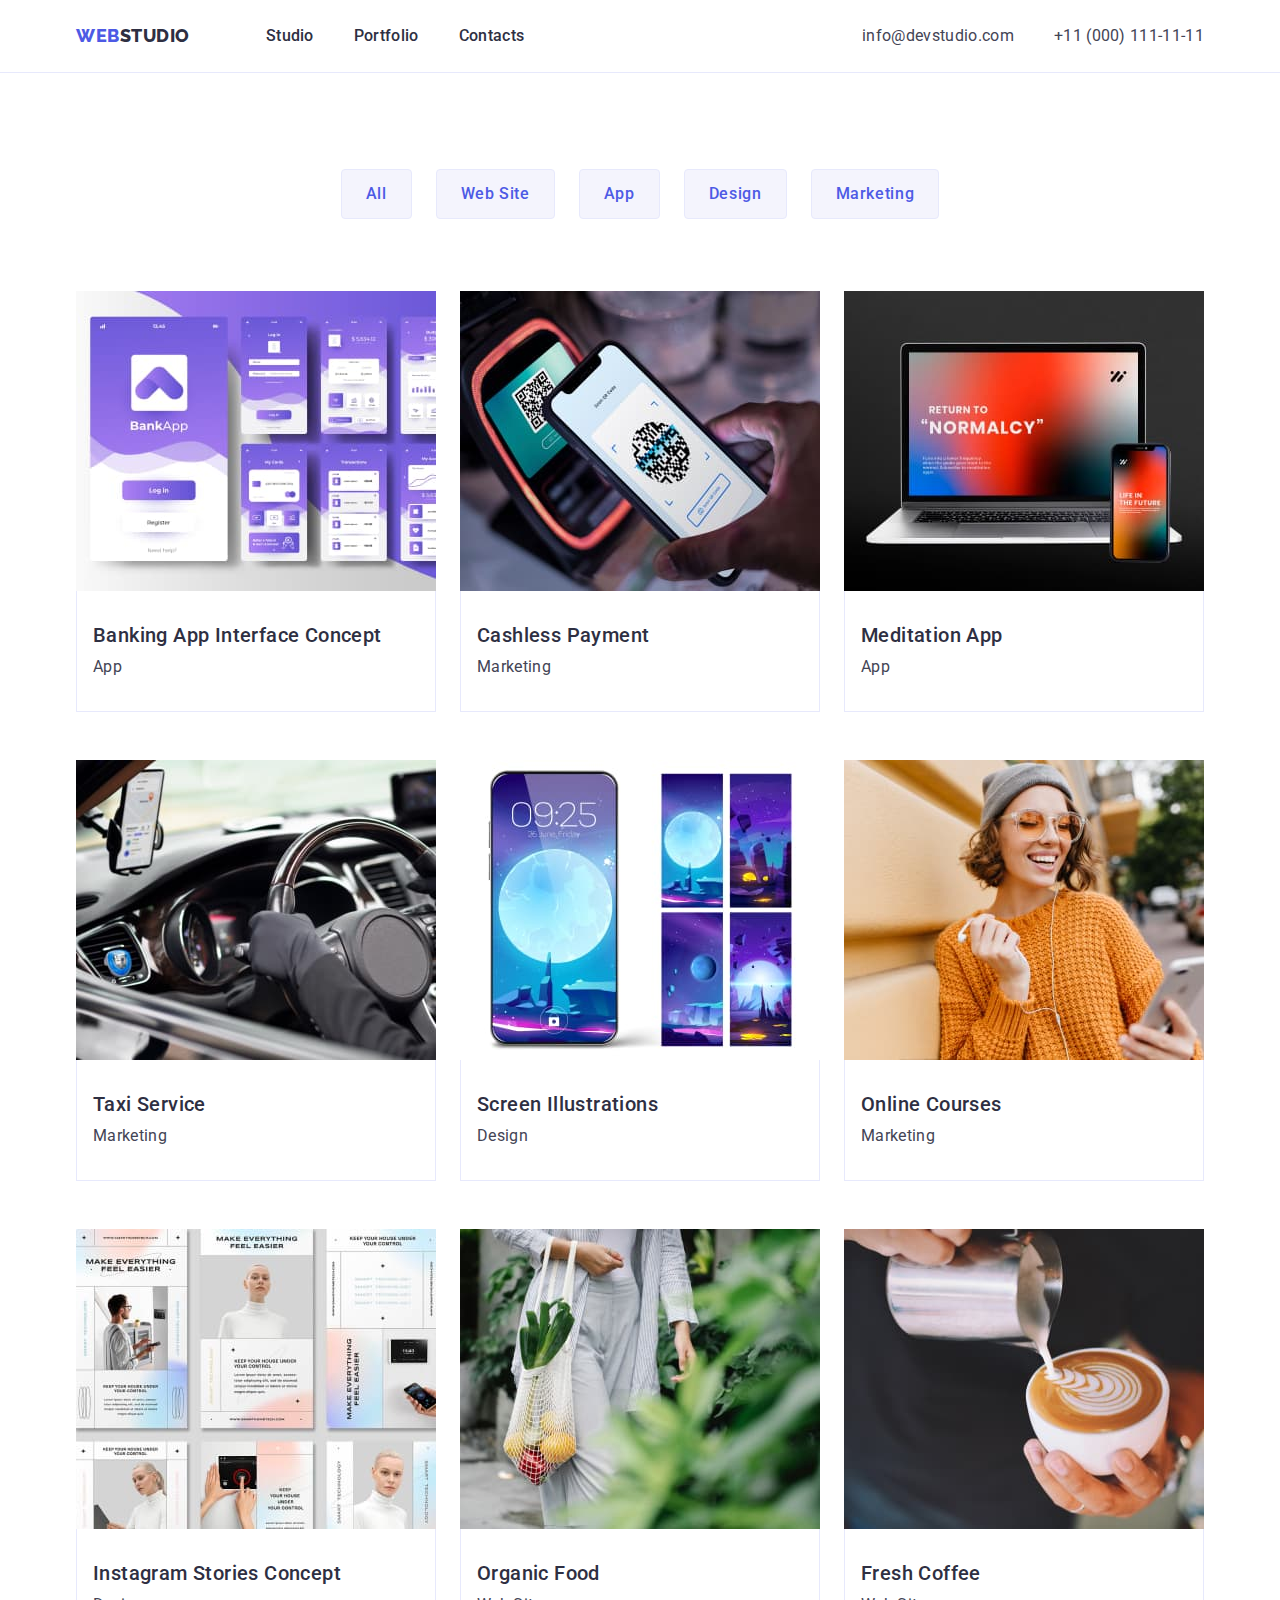
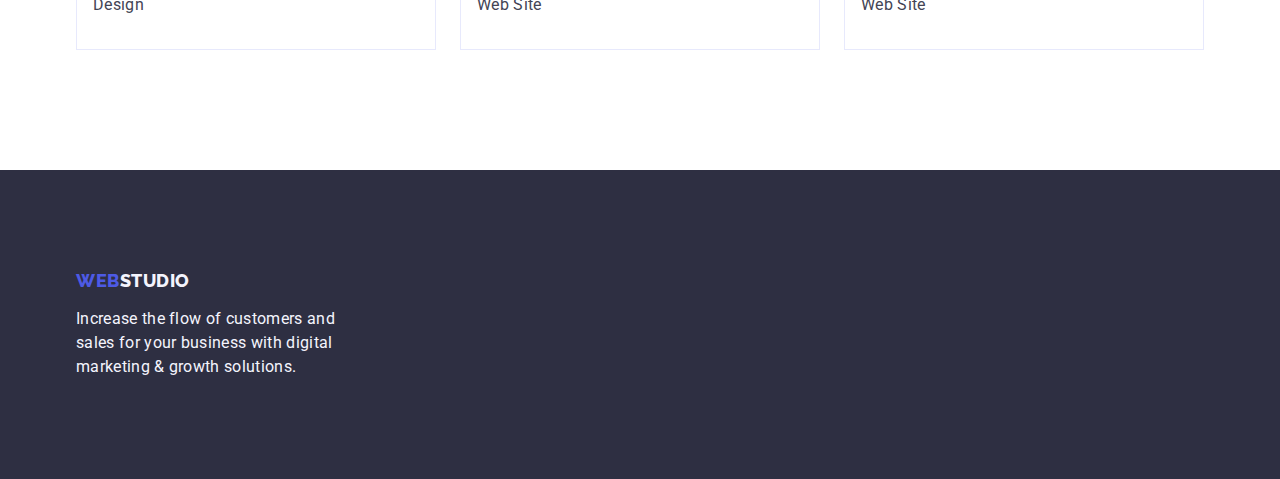
==== portfolio.html @ d8a312a1 "Initial commit" ====
<!DOCTYPE html>
<html lang="en">
  <head>
    <meta charset="UTF-8" />
    <meta name="viewport" content="width=device-width, initial-scale=1.0" />
    <title>WEB Studio</title>
    <link
      rel="stylesheet"
      href="https://cdnjs.cloudflare.com/ajax/libs/modern-normalize/2.0.0/modern-normalize.min.css"
    />
    <link rel="preconnect" href="https://fonts.googleapis.com" />
    <link rel="preconnect" href="https://fonts.gstatic.com" crossorigin />
    <link
      href="https://fonts.googleapis.com/css2?family=Raleway:wght@800&family=Roboto:wght@400;500;700&display=swap"
      rel="stylesheet"
    />
    <link rel="stylesheet" href="./css/styles.css" />
  </head>
  <body>
    <header class="heder">
      <div class="heder-container container">
        <nav class="navigation">
          <a href="./index.html" class="logo link"
            >Web<span class="accent">Studio</span></a
          >
          <ul class="nav-list list">
            <li>
              <a href="./index.html" class="nav-link link">Studio</a>
            </li>
            <li>
              <a href="./portfolio.html" class="nav-link link">Portfolio</a>
            </li>
            <li>
              <a href="" class="nav-link link">Contacts</a>
            </li>
          </ul>
        </nav>
        <address class="address">
          <ul class="address-list list">
            <li>
              <a href="mailto:info@devstudio.com" class="address-link link"
                >info@devstudio.com</a
              >
            </li>
            <li>
              <a href="tel:+110001111111" class="address-link link"
                >+11 (000) 111-11-11</a
              >
            </li>
          </ul>
        </address>
      </div>
    </header>
    <main>
      <section class="portfolio section">
        <div class="container">
          <h1 class="visually-hidden">Portfolio</h1>
          <ul class="filter list">
            <li>
              <button type="button" class="portfolio-btn btn">All</button>
            </li>
            <li>
              <button type="button" class="portfolio-btn btn">Web Site</button>
            </li>
            <li>
              <button type="button" class="portfolio-btn btn">App</button>
            </li>
            <li>
              <button type="button" class="portfolio-btn btn">Design</button>
            </li>
            <li>
              <button type="button" class="portfolio-btn btn">Marketing</button>
            </li>
          </ul>
          <ul class="portfolio-list list">
            <li class="portfolio-item">
              <a href="" class="link">
                <img
                  src="./images/portfolio/app.jpg"
                  alt="Banking App Interface Concept"
                  width="360"
                  height="300"
                />
                <div class="portfolio-wrap">
                  <h2 class="subtitle">Banking App Interface Concept</h2>
                  <p class="text">App</p>
                </div>
              </a>
            </li>
            <li class="portfolio-item">
              <a href="" class="link">
                <img
                  src="./images/portfolio/cashless_payment.jpg"
                  alt="Cashless Payment"
                  width="360"
                  height="300"
                />
                <div class="portfolio-wrap">
                  <h2 class="subtitle">Cashless Payment</h2>
                  <p class="text">Marketing</p>
                </div>
              </a>
            </li>
            <li class="portfolio-item">
              <a href="" class="link"
                ><img
                  src="./images/portfolio/meditation_app.jpg"
                  alt="Meditation App"
                  width="360"
                  height="300"
                />
                <div class="portfolio-wrap">
                  <h2 class="subtitle">Meditation App</h2>
                  <p class="text">App</p>
                </div>
              </a>
            </li>
            <li class="portfolio-item">
              <a href="" class="link"
                ><img
                  src="./images/portfolio/taxi_service.jpg"
                  alt="Taxi Service"
                  width="360"
                  height="300"
                />
                <div class="portfolio-wrap">
                  <h2 class="subtitle">Taxi Service</h2>
                  <p class="text">Marketing</p>
                </div>
              </a>
            </li>
            <li class="portfolio-item">
              <a href="" class="link"
                ><img
                  src="./images/portfolio/screen_illustrations.jpg"
                  alt="Screen Illustrations"
                  width="360"
                  height="300"
                />
                <div class="portfolio-wrap">
                  <h2 class="subtitle">Screen Illustrations</h2>
                  <p class="text">Design</p>
                </div>
              </a>
            </li>
            <li class="portfolio-item">
              <a href="" class="link"
                ><img
                  src="./images/portfolio/online_courses.jpg"
                  alt="Online Courses"
                  width="360"
                  height="300"
                />
                <div class="portfolio-wrap">
                  <h2 class="subtitle">Online Courses</h2>
                  <p class="text">Marketing</p>
                </div>
              </a>
            </li>
            <li class="portfolio-item">
              <a href="" class="link"
                ><img
                  src="./images/portfolio/instagram_stories_concept.jpg"
                  alt="Instagram Stories Concept"
                  width="360"
                  height="300"
                />
                <div class="portfolio-wrap">
                  <h2 class="subtitle">Instagram Stories Concept</h2>
                  <p class="text">Design</p>
                </div>
              </a>
            </li>
            <li class="portfolio-item">
              <a href="" class="link"
                ><img
                  src="./images/portfolio/organic_food.jpg"
                  alt="Organic Food"
                  width="360"
                  height="300"
                />
                <div class="portfolio-wrap">
                  <h2 class="subtitle">Organic Food</h2>
                  <p class="text">Web Site</p>
                </div>
              </a>
            </li>
            <li class="portfolio-item">
              <a href="" class="link"
                ><img
                  src="./images/portfolio/fresh_coffee.jpg"
                  alt="Fresh Coffee"
                  width="360"
                  height="300"
                />
                <div class="portfolio-wrap">
                  <h2 class="subtitle">Fresh Coffee</h2>
                  <p class="text">Web Site</p>
                </div>
              </a>
            </li>
          </ul>
        </div>
      </section>
    </main>
    <footer class="footer footer-section">
      <div class="container">
        <a href="./index.html" class="footer-logo logo link"
          >Web<span class="footer-span">Studio</span></a
        >
        <p class="footer-text">
          Increase the flow of customers and sales for your business with
          digital marketing & growth solutions.
        </p>
      </div>
    </footer>
  </body>
</html>
---- css/styles.css ----
/* ============== COMMON STYLES ============== */
:root {
    --iris: #4D5AE5;
    --ocean: #404BBF;
    --white: #FFFFFF;
    --navy-blue: #2E2F42;
    --slate: #434455;
    --cloud: #F4F4FD;
    --cornflower:#E7E9FC;
}

h1,
h2,
h3,
h4,
h5,
h6,
p {
    margin-top: 0;
    margin-bottom: 0;
}

ul,
ol {
    margin-top: 0;
    margin-bottom: 0;
    padding-left: 0;
}

img {
    display: block;
}

.list {
    list-style-type: none;
}

.link {
    text-decoration: none;
}

button {
    cursor: pointer;
}

body {
    font-family: 'Roboto', sans-serif;
    font-size: 16px;
    font-weight: 400;
    line-height: 1.5;
    letter-spacing: 0.02em;
    color: var(--slate);
    background-color: var(--white);
}

.container {
    max-width:1158px;
    padding-left: 15px;
    padding-right: 15px;
    margin-left: auto;
    margin-right: auto;     
}

.section-title {
    margin-bottom: 72px;
    text-align: center;
    font-size: 36px;
    font-weight: 700;
    line-height: 1.11;
    letter-spacing: 0.02em;
    text-transform: capitalize;
    color: var(--navy-blue);
}

.visually-hidden {
    position: absolute;
    width: 1px;
    height: 1px;
    margin: -1px;
    border: 0;
    padding: 0;
    white-space: nowrap;
    clip-path: inset(100%);
    clip: rect(0 0 0 0);
    overflow: hidden;
}

.section {
    padding-top: 120px;
    padding-bottom: 120px;
}
/* ============== COMMON STYLES ============== */

/* ============== HEDER STYLES ============== */

.heder {
    border-bottom: 1px solid var(--cornflower);
}

.heder-container {
    display: flex;
    justify-content: space-between;
}

.navigation {
    display: flex;
    align-items: center;
}


.logo{
    margin-right: 76px;
    font-family: 'Raleway', sans-serif;
    color: var(--iris);
    font-size: 18px;
    font-weight: 800;
    line-height: 1.17;
    letter-spacing: 0.03em;
    text-transform: uppercase;       
}

.accent {
    color: var(--navy-blue);
}

.nav-list {
    display: flex;
    gap: 40px;
}

.nav-link {
    display: inline-block;
    padding-top: 24px;
    padding-bottom: 24px;
    color: var(--navy-blue);
    font-weight: 500;
    font-style: normal;
}

address {
    font-style: normal;
}

.address-list {
    display: flex;
    gap: 40px;
}

.address-link {
    display: inline-block;
    padding-top: 24px;
    padding-bottom: 24px;
    color: var(--slate);
    font-family: Roboto;
    
}

.nav-link:hover,
.nav-link:focus,
.address-link:hover,
.address-link:focus {
    color: var(--ocean);
}
/* ============== HEDER STYLES ============== */

/* ============== HERO STYLES ============== */
.hero{
    padding-top: 188px;
    padding-bottom: 188px;
    background-color: var(--navy-blue);
}

.hero-title {
    max-width: 496px;
    margin-left: auto;
    margin-right: auto;
    margin-bottom: 48px;
    text-align: center;
    font-size: 56px;
    font-weight: 700;
    line-height: 1.07;
    letter-spacing: 0.02em;
    color: var(--white);
}

.btn {
    display: block;
    border-radius: 4px;
   font-family: inherit;
    font-size: 16px;
    font-weight: 500;
    line-height: 1.5;
    letter-spacing: 0.04em;
    color: var(--white);
    background-color: #4D5AE5;
   
}

.btn:hover,
.btn:focus {
    background-color: var(--ocean);
}

.hero-btn {
    margin-left: auto;
    margin-right: auto;
    border: none;
    padding: 16px 32px;
    min-width: 169px;
}

/* ============== HERO STYLES ============== */

/* ============== Features STYLES ============== */

/* .features {
    padding-bottom: 120px;
} */

.features-list {
    display: flex;
    gap: 24px;
}

.features-item {
    flex-basis: calc((100% - 3 * 24px) / 4);
}

.subtitle {
    margin-bottom: 8px;
    color: var(--navy-blue);
    font-size: 20px;
    font-weight: 500;
    line-height: 1.2;
    letter-spacing: 0.02em;
}


/* ============== Features STYLES ============== */

/* ============== Work STYLES ============== */

.work-list {
    display: flex;
    gap: 24px;
}

/* ============== WORK STYLES ============== */






/* ============== Team STYLES ============== */


.team {
    background-color: var(--cloud);
}

.team-list {
    display: flex;
    gap: 24px;
}

.team-item {
    border-radius: 0px 0px 4px 4px;
    background-color: var(--white);
}

.wrap {
    padding: 32px 0px;
    text-align: center;
}

/* ============== Team STYLES ============== */

/* ============== Footer STYLES ============== */

.footer {
    background-color: var(--navy-blue);
}

.footer-section {
    padding-top: 100px;
    padding-bottom: 100px;
}

.footer-logo {
    display: inline-block;
    margin-bottom: 16px;
}

.footer-span {
    color: var(--cloud);
}

.footer-text{
    width: 264px;
    color: var(--cloud);
}

/* ============== Footer STYLES ============== */

/* ============== PORTFOLIO STYLES ============== */

.portfolio {
    padding-top: 96px;
}

.filter {
    display: flex;
    gap: 24px;
    justify-content: center;
    margin-bottom: 72px;
}

.portfolio-btn{
    display: block;
    padding: 12px 24px;
    border: 1px solid var(--cornflower);
    background: var(--cloud);
    text-align: center;
    font-weight: 500;
    letter-spacing: 0.04em;
    color: var(--iris);
}

.portfolio-btn:hover,
.portfolio-btn:focus {
    border: 1px solid transparent;
    background: var(--ocean);
    color: var(--white);
}

.portfolio-list {
    display: flex;
    flex-wrap: wrap;
    row-gap: 48px;
    column-gap: 24px;
}

.portfolio-wrap {
    border: 1px solid #e7e9fc;
    border-top: none;
    padding: 32px 16px;
}

.text{
    color: var(--slate);
}
/* ============== PORTFOLIO STYLES ============== */
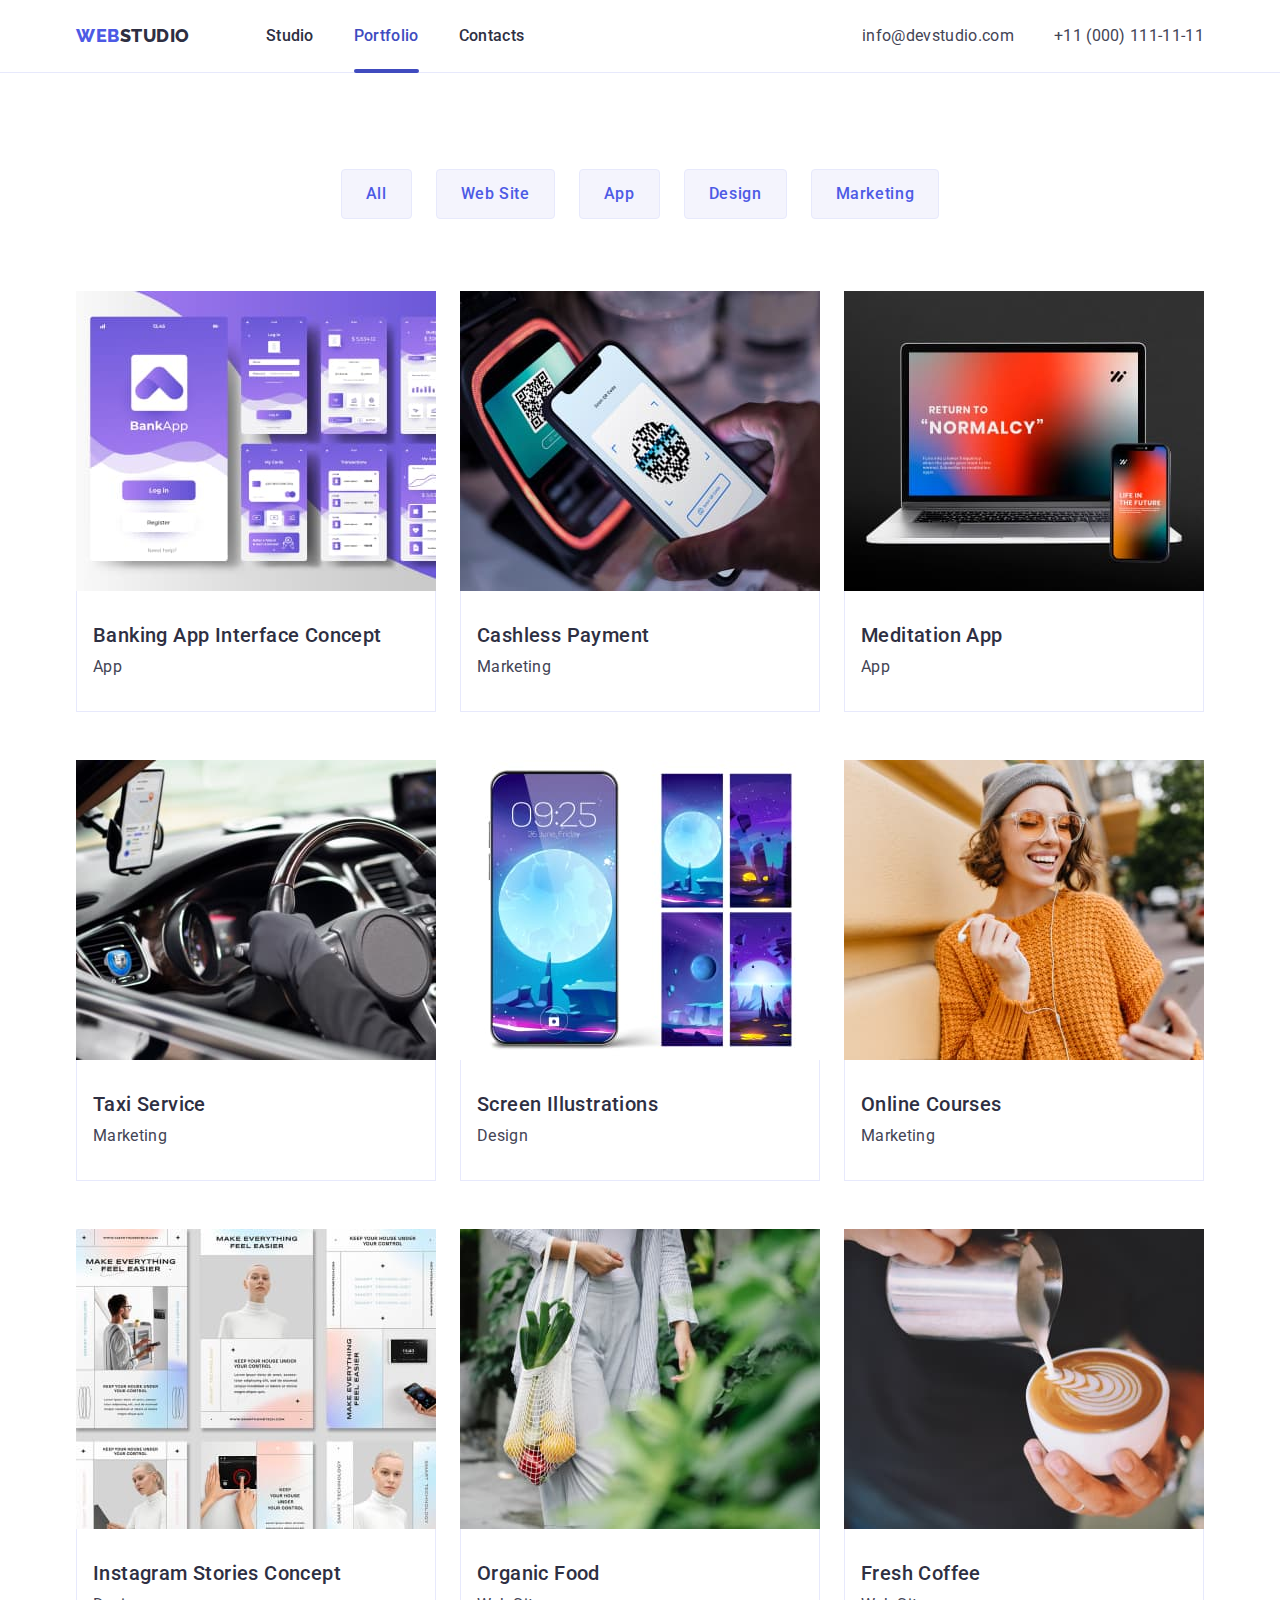
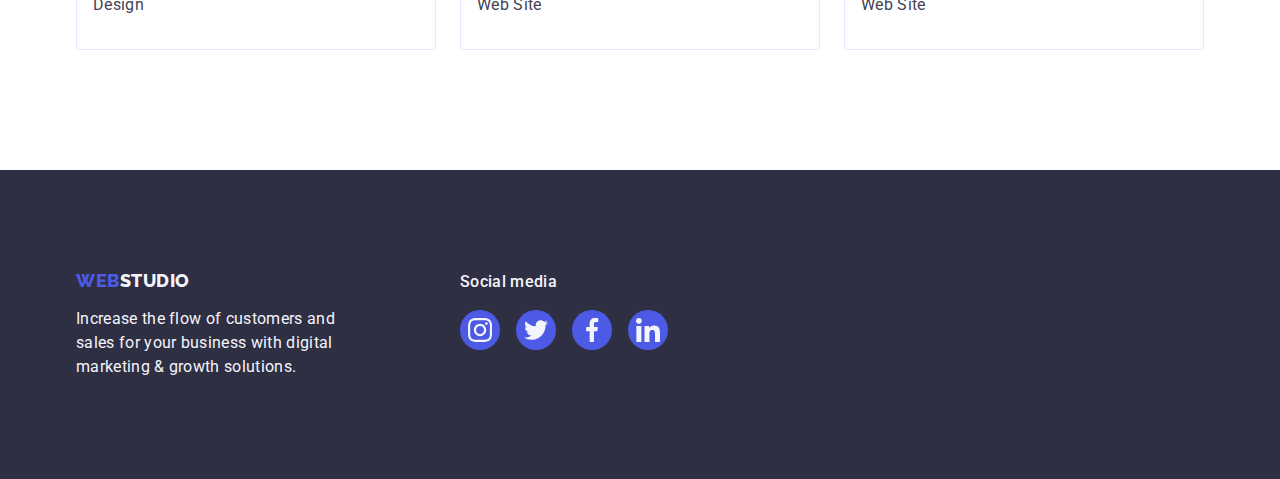
==== commit 0873680f: "hw" ====
--- a/portfolio.html
+++ b/portfolio.html
@@ -28,7 +28,9 @@
               <a href="./index.html" class="nav-link link">Studio</a>
             </li>
             <li>
-              <a href="./portfolio.html" class="nav-link link">Portfolio</a>
+              <a href="./portfolio.html" class="nav-link link current"
+                >Portfolio</a
+              >
             </li>
             <li>
               <a href="" class="nav-link link">Contacts</a>
@@ -74,13 +76,20 @@
           </ul>
           <ul class="portfolio-list list">
             <li class="portfolio-item">
-              <a href="" class="link">
-                <img
-                  src="./images/portfolio/app.jpg"
-                  alt="Banking App Interface Concept"
-                  width="360"
-                  height="300"
-                />
+              <a href="" class="portfolio-link link">
+                <div class="wrap-overlay">
+                  <img
+                    src="./images/portfolio/app.jpg"
+                    alt="Banking App Interface Concept"
+                    width="360"
+                    height="300"
+                  />
+                  <p class="overlay">
+                    14 Stylish and User-Friendly App Design Concepts · Task
+                    Manager App · Calorie Tracker App · Exotic Fruit Ecommerce
+                    App · Cloud Storage App
+                  </p>
+                </div>
                 <div class="portfolio-wrap">
                   <h2 class="subtitle">Banking App Interface Concept</h2>
                   <p class="text">App</p>
@@ -88,13 +97,21 @@
               </a>
             </li>
             <li class="portfolio-item">
-              <a href="" class="link">
-                <img
-                  src="./images/portfolio/cashless_payment.jpg"
-                  alt="Cashless Payment"
-                  width="360"
-                  height="300"
-                />
+              <a href="" class="portfolio-link link">
+                <div class="wrap-overlay">
+                  <img
+                    src="./images/portfolio/cashless_payment.jpg"
+                    alt="Cashless Payment"
+                    width="360"
+                    height="300"
+                  />
+                  <p class="overlay">
+                    14 Stylish and User-Friendly App Design Concepts · Task
+                    Manager App · Calorie Tracker App · Exotic Fruit Ecommerce
+                    App · Cloud Storage App
+                  </p>
+                </div>
+
                 <div class="portfolio-wrap">
                   <h2 class="subtitle">Cashless Payment</h2>
                   <p class="text">Marketing</p>
@@ -102,13 +119,21 @@
               </a>
             </li>
             <li class="portfolio-item">
-              <a href="" class="link"
-                ><img
-                  src="./images/portfolio/meditation_app.jpg"
-                  alt="Meditation App"
-                  width="360"
-                  height="300"
-                />
+              <a href="" class="portfolio-link link">
+                <div class="wrap-overlay">
+                  <img
+                    src="./images/portfolio/meditation_app.jpg"
+                    alt="Meditation App"
+                    width="360"
+                    height="300"
+                  />
+                  <p class="overlay">
+                    14 Stylish and User-Friendly App Design Concepts · Task
+                    Manager App · Calorie Tracker App · Exotic Fruit Ecommerce
+                    App · Cloud Storage App
+                  </p>
+                </div>
+
                 <div class="portfolio-wrap">
                   <h2 class="subtitle">Meditation App</h2>
                   <p class="text">App</p>
@@ -116,13 +141,21 @@
               </a>
             </li>
             <li class="portfolio-item">
-              <a href="" class="link"
-                ><img
-                  src="./images/portfolio/taxi_service.jpg"
-                  alt="Taxi Service"
-                  width="360"
-                  height="300"
-                />
+              <a href="" class="portfolio-link link">
+                <div class="wrap-overlay">
+                  <img
+                    src="./images/portfolio/taxi_service.jpg"
+                    alt="Taxi Service"
+                    width="360"
+                    height="300"
+                  />
+                  <p class="overlay">
+                    14 Stylish and User-Friendly App Design Concepts · Task
+                    Manager App · Calorie Tracker App · Exotic Fruit Ecommerce
+                    App · Cloud Storage App
+                  </p>
+                </div>
+
                 <div class="portfolio-wrap">
                   <h2 class="subtitle">Taxi Service</h2>
                   <p class="text">Marketing</p>
@@ -130,13 +163,21 @@
               </a>
             </li>
             <li class="portfolio-item">
-              <a href="" class="link"
-                ><img
-                  src="./images/portfolio/screen_illustrations.jpg"
-                  alt="Screen Illustrations"
-                  width="360"
-                  height="300"
-                />
+              <a href="" class="portfolio-link link">
+                <div class="wrap-overlay">
+                  <img
+                    src="./images/portfolio/screen_illustrations.jpg"
+                    alt="Screen Illustrations"
+                    width="360"
+                    height="300"
+                  />
+                  <p class="overlay">
+                    14 Stylish and User-Friendly App Design Concepts · Task
+                    Manager App · Calorie Tracker App · Exotic Fruit Ecommerce
+                    App · Cloud Storage App
+                  </p>
+                </div>
+
                 <div class="portfolio-wrap">
                   <h2 class="subtitle">Screen Illustrations</h2>
                   <p class="text">Design</p>
@@ -144,13 +185,21 @@
               </a>
             </li>
             <li class="portfolio-item">
-              <a href="" class="link"
-                ><img
-                  src="./images/portfolio/online_courses.jpg"
-                  alt="Online Courses"
-                  width="360"
-                  height="300"
-                />
+              <a href="" class="portfolio-link link">
+                <div class="wrap-overlay">
+                  <img
+                    src="./images/portfolio/online_courses.jpg"
+                    alt="Online Courses"
+                    width="360"
+                    height="300"
+                  />
+                  <p class="overlay">
+                    14 Stylish and User-Friendly App Design Concepts · Task
+                    Manager App · Calorie Tracker App · Exotic Fruit Ecommerce
+                    App · Cloud Storage App
+                  </p>
+                </div>
+
                 <div class="portfolio-wrap">
                   <h2 class="subtitle">Online Courses</h2>
                   <p class="text">Marketing</p>
@@ -158,13 +207,21 @@
               </a>
             </li>
             <li class="portfolio-item">
-              <a href="" class="link"
-                ><img
-                  src="./images/portfolio/instagram_stories_concept.jpg"
-                  alt="Instagram Stories Concept"
-                  width="360"
-                  height="300"
-                />
+              <a href="" class="portfolio-link link">
+                <div class="wrap-overlay">
+                  <img
+                    src="./images/portfolio/instagram_stories_concept.jpg"
+                    alt="Instagram Stories Concept"
+                    width="360"
+                    height="300"
+                  />
+                  <p class="overlay">
+                    14 Stylish and User-Friendly App Design Concepts · Task
+                    Manager App · Calorie Tracker App · Exotic Fruit Ecommerce
+                    App · Cloud Storage App
+                  </p>
+                </div>
+
                 <div class="portfolio-wrap">
                   <h2 class="subtitle">Instagram Stories Concept</h2>
                   <p class="text">Design</p>
@@ -172,13 +229,21 @@
               </a>
             </li>
             <li class="portfolio-item">
-              <a href="" class="link"
-                ><img
-                  src="./images/portfolio/organic_food.jpg"
-                  alt="Organic Food"
-                  width="360"
-                  height="300"
-                />
+              <a href="" class="portfolio-link link">
+                <div class="wrap-overlay">
+                  <img
+                    src="./images/portfolio/organic_food.jpg"
+                    alt="Organic Food"
+                    width="360"
+                    height="300"
+                  />
+                  <p class="overlay">
+                    14 Stylish and User-Friendly App Design Concepts · Task
+                    Manager App · Calorie Tracker App · Exotic Fruit Ecommerce
+                    App · Cloud Storage App
+                  </p>
+                </div>
+
                 <div class="portfolio-wrap">
                   <h2 class="subtitle">Organic Food</h2>
                   <p class="text">Web Site</p>
@@ -186,13 +251,21 @@
               </a>
             </li>
             <li class="portfolio-item">
-              <a href="" class="link"
-                ><img
-                  src="./images/portfolio/fresh_coffee.jpg"
-                  alt="Fresh Coffee"
-                  width="360"
-                  height="300"
-                />
+              <a href="" class="portfolio-link link">
+                <div class="wrap-overlay">
+                  <img
+                    src="./images/portfolio/fresh_coffee.jpg"
+                    alt="Fresh Coffee"
+                    width="360"
+                    height="300"
+                  />
+                  <p class="overlay">
+                    14 Stylish and User-Friendly App Design Concepts · Task
+                    Manager App · Calorie Tracker App · Exotic Fruit Ecommerce
+                    App · Cloud Storage App
+                  </p>
+                </div>
+
                 <div class="portfolio-wrap">
                   <h2 class="subtitle">Fresh Coffee</h2>
                   <p class="text">Web Site</p>
@@ -203,15 +276,70 @@
         </div>
       </section>
     </main>
-    <footer class="footer footer-section">
-      <div class="container">
-        <a href="./index.html" class="footer-logo logo link"
-          >Web<span class="footer-span">Studio</span></a
-        >
-        <p class="footer-text">
-          Increase the flow of customers and sales for your business with
-          digital marketing & growth solutions.
-        </p>
+    <footer class="footer">
+      <div class="footer-container container">
+        <div>
+          <a href="./index.html" class="footer-logo logo link"
+            >Web<span class="footer-span">Studio</span></a
+          >
+          <p class="footer-text">
+            Increase the flow of customers and sales for your business with
+            digital marketing & growth solutions.
+          </p>
+        </div>
+        <div>
+          <p class="social-text">Social media</p>
+          <ul class="footer-social-list list">
+            <li>
+              <a class="social-link link" href="">
+                <svg
+                  class="social-icon"
+                  width="24"
+                  height="24"
+                  aria-label="icon instagram"
+                >
+                  <use href="./images/icons.svg#icon-instagram"></use>
+                </svg>
+              </a>
+            </li>
+            <li>
+              <a class="social-link link" href="">
+                <svg
+                  class="social-icon"
+                  width="24"
+                  height="24"
+                  aria-label="icon twitter"
+                >
+                  <use href="./images/icons.svg#icon-twitter"></use>
+                </svg>
+              </a>
+            </li>
+            <li>
+              <a class="social-link link" href="">
+                <svg
+                  class="social-icon"
+                  width="24"
+                  height="24"
+                  aria-label="icon facebook"
+                >
+                  <use href="./images/icons.svg#icon-facebook"></use>
+                </svg>
+              </a>
+            </li>
+            <li>
+              <a class="social-link link" href="">
+                <svg
+                  class="social-icon"
+                  width="24"
+                  height="24"
+                  aria-label="icon linkedin"
+                >
+                  <use href="./images/icons.svg#icon-linkedin"></use>
+                </svg>
+              </a>
+            </li>
+          </ul>
+        </div>
       </div>
     </footer>
   </body>
--- a/css/styles.css
+++ b/css/styles.css
@@ -135,6 +135,8 @@
     color: var(--navy-blue);
     font-weight: 500;
     font-style: normal;
+
+    transition: color cubic-bezier(0.4, 0, 0.2, 1) 250ms;
 }
 
 address {
@@ -152,23 +154,54 @@
     padding-bottom: 24px;
     color: var(--slate);
     font-family: Roboto;
+
+    transition: color cubic-bezier(0.4, 0, 0.2, 1) 250ms;
     
+}
+
+.nav-link {
+    position: relative;
+}
+
+.current {
+    color: var(--ocean);
+}
+
+
+.current::after {
+    display: block;
+    position: absolute;
+    bottom: -1px;
+    content: "";
+    width: 100%;
+    height: 4px;
+    border-radius: 2px;
+    background: var(--ocean);
+
 }
 
 .nav-link:hover,
 .nav-link:focus,
 .address-link:hover,
 .address-link:focus {
-    color: var(--ocean);
+    color: var(--ocean)
 }
 /* ============== HEDER STYLES ============== */
 
 /* ============== HERO STYLES ============== */
 .hero{
+    margin-left: auto;
+    margin-right: auto;
     padding-top: 188px;
     padding-bottom: 188px;
     background-color: var(--navy-blue);
-}
+    background-image:linear-gradient(rgba(46, 47, 66, 0.70), rgba(46, 47, 66, 0.70)), url(../images/hero.jpg);
+    background-size: cover;
+    background-position: center;
+    max-width: 1440px;
+}
+
+
 
 .hero-title {
     max-width: 496px;
@@ -186,13 +219,15 @@
 .btn {
     display: block;
     border-radius: 4px;
-   font-family: inherit;
+    font-family: inherit;
     font-size: 16px;
     font-weight: 500;
     line-height: 1.5;
     letter-spacing: 0.04em;
     color: var(--white);
-    background-color: #4D5AE5;
+    background-color: var(--iris);
+
+    transition: background-color cubic-bezier(0.4, 0, 0.2, 1) 250ms;
    
 }
 
@@ -213,9 +248,9 @@
 
 /* ============== Features STYLES ============== */
 
-/* .features {
-    padding-bottom: 120px;
-} */
+.features {
+    padding-bottom: 0px;
+}
 
 .features-list {
     display: flex;
@@ -224,6 +259,20 @@
 
 .features-item {
     flex-basis: calc((100% - 3 * 24px) / 4);
+}
+
+.wrap-icon {
+    width: 100%;
+    margin-bottom: 8px;
+    padding-top: 24px;
+    padding-bottom: 24px;
+    background-color: var(--cloud);
+}
+
+.features-icon {
+    display: block;
+    margin-left: auto;
+    margin-right: auto;
 }
 
 .subtitle {
@@ -247,11 +296,6 @@
 
 /* ============== WORK STYLES ============== */
 
-
-
-
-
-
 /* ============== Team STYLES ============== */
 
 
@@ -270,11 +314,69 @@
 }
 
 .wrap {
-    padding: 32px 0px;
+    padding: 32px 16px;
     text-align: center;
 }
 
+.wrap .text {
+    margin-bottom: 8px;
+}
+
+.social-list {
+    display: flex;
+    gap: 24px;
+}
+
+.social-link {
+display: flex;
+align-items: center;
+justify-content: center;
+width: 40px;
+height: 40px;
+border-radius: 50%;
+background-color: var(--iris);
+
+transition: background-color cubic-bezier(0.4, 0, 0.2, 1) 250ms;
+}
+
+.social-link:hover,
+.social-link:focus {
+    background-color: var(--ocean);
+}
+
+
 /* ============== Team STYLES ============== */
+
+
+/* ============== Customers ==================== */
+
+.customers-list {
+    display: flex;
+    gap: 24px;
+}
+
+.customers-link {
+    display: flex;
+    width: 168px;
+    height: 88px;
+    justify-content: center;
+    align-items: center;
+    border-radius: 4px;
+    border: 1px solid #8E8F99;
+    fill: #8E8F99;
+
+    transition: border cubic-bezier(0.4, 0, 0.2, 1) 250ms,
+                fill cubic-bezier(0.4, 0, 0.2, 1) 250ms ;
+}
+
+.customers-link:hover,
+.customers-link:focus {
+    border: 1px solid var(--ocean);
+    fill: var(--ocean);
+}
+
+
+/* ============== Customers ==================== */
 
 /* ============== Footer STYLES ============== */
 
@@ -282,7 +384,9 @@
     background-color: var(--navy-blue);
 }
 
-.footer-section {
+.footer-container {
+    display: flex;
+    gap: 120px;
     padding-top: 100px;
     padding-bottom: 100px;
 }
@@ -296,12 +400,96 @@
     color: var(--cloud);
 }
 
-.footer-text{
+.footer-text{  
     width: 264px;
     color: var(--cloud);
 }
 
+.social-text {
+    font-weight: 500;
+    margin-bottom: 16px;;
+    color: var(--cloud);
+}
+
+.footer-social-list{
+    display: flex;
+    gap: 16px;
+}
+
+.footer-social-list .social-link:hover,
+.footer-social-list .social-link:focus {
+    background-color: #31D0AA;
+}
 /* ============== Footer STYLES ============== */
+
+
+/* ===============Backdrop============== */
+
+.backdrop {
+    position: fixed;
+    top: 0;
+    left: 0;
+    z-index: 999;
+    width: 100%;
+    height: 100%;
+    background: rgba(46, 47, 66, 0.40);
+
+    opacity: 1;
+    visibility: visible;
+    pointer-events: auto;
+
+    transition: opacity cubic-bezier(0.4, 0, 0.2, 1) 250ms,
+            visibility cubic-bezier(0.4, 0, 0.2, 1) 250ms;
+
+}
+
+.backdrop.is-hidden {
+    opacity: 0;
+    visibility: hidden;
+    pointer-events: none;
+}
+/* ===============Backdrop============== */
+
+
+/* ===============MODAL============== */
+.modal {
+    position: absolute;
+    top: 50%;
+    left: 50%;
+    transform: translate(-50%, -50%);
+    width: 408px;
+    height: 584px;
+    border-radius: 4px;
+    background: #FCFCFC;
+    box-shadow: 0px 2px 1px 0px rgba(0, 0, 0, 0.20), 0px 1px 3px 0px rgba(0, 0, 0, 0.12), 0px 1px 1px 0px rgba(0, 0, 0, 0.14);
+}
+
+
+
+.modal-close-btn {
+    position: absolute;
+    top: 24px;
+    right: 24px;
+    width: 24px;
+    height: 24px;
+    background-color: var(--cornflower);
+    border-radius: 50%;
+    border: 1px solid rgba(0, 0, 0, 0.10);
+    fill: var(--navy-blue);
+
+    transition: background-color cubic-bezier(0.4, 0, 0.2, 1) 250ms,
+            fill cubic-bezier(0.4, 0, 0.2, 1) 250ms,
+            border cubic-bezier(0.4, 0, 0.2, 1) 250ms,;
+}
+
+.modal-close-btn:active {
+    fill: var(--white);
+    background-color: var(--ocean);
+    border: transparent;
+}
+
+/* ===============MODAL============== */
+
 
 /* ============== PORTFOLIO STYLES ============== */
 
@@ -320,17 +508,21 @@
     display: block;
     padding: 12px 24px;
     border: 1px solid var(--cornflower);
-    background: var(--cloud);
+    background-color: var(--cloud);
     text-align: center;
     font-weight: 500;
     letter-spacing: 0.04em;
     color: var(--iris);
+
+    transition: border cubic-bezier(0.4, 0, 0.2, 1) 250ms,
+        background-color cubic-bezier(0.4, 0, 0.2, 1) 250ms,
+        color cubic-bezier(0.4, 0, 0.2, 1) 250ms;
 }
 
 .portfolio-btn:hover,
 .portfolio-btn:focus {
     border: 1px solid transparent;
-    background: var(--ocean);
+    background-color: var(--ocean);
     color: var(--white);
 }
 
@@ -339,13 +531,53 @@
     flex-wrap: wrap;
     row-gap: 48px;
     column-gap: 24px;
+}
+
+.wrap-overlay {
+    position: relative;
+    overflow: hidden;
+}
+
+.overlay {
+    position: absolute;
+    top: 0;
+    left: 0;
+    width: 100%;
+    height: 100%;
+    padding: 40px 32px;
+    background-color: var(--iris);
+    color: var(--cloud);
+
+    transform: translateY(+100%);
+
+    transition: transform cubic-bezier(0.4, 0, 0.2, 1) 250ms;
+
+}
+
+.portfolio-link:hover .overlay,
+.portfolio-link:focus .overlay {
+    transform: translateY(0);
 }
 
 .portfolio-wrap {
     border: 1px solid #e7e9fc;
     border-top: none;
     padding: 32px 16px;
-}
+    box-shadow: none;
+
+    transition: border cubic-bezier(0.4, 0, 0.2, 1) 250ms,
+            background-color cubic-bezier(0.4, 0, 0.2, 1) 250ms,
+            box-shadow cubic-bezier(0.4, 0, 0.2, 1) 250ms;
+}
+
+.portfolio-link:hover .portfolio-wrap,
+.portfolio-link:focus .portfolio-wrap {
+    border: 1px solid var(--cloud);
+    background-color: var(--white);
+    box-shadow: 0px 2px 1px 0px rgba(46, 47, 66, 0.08), 0px 1px 1px 0px rgba(46, 47, 66, 0.16), 0px 1px 6px 0px rgba(46, 47, 66, 0.08);
+}
+
+
 
 .text{
     color: var(--slate);
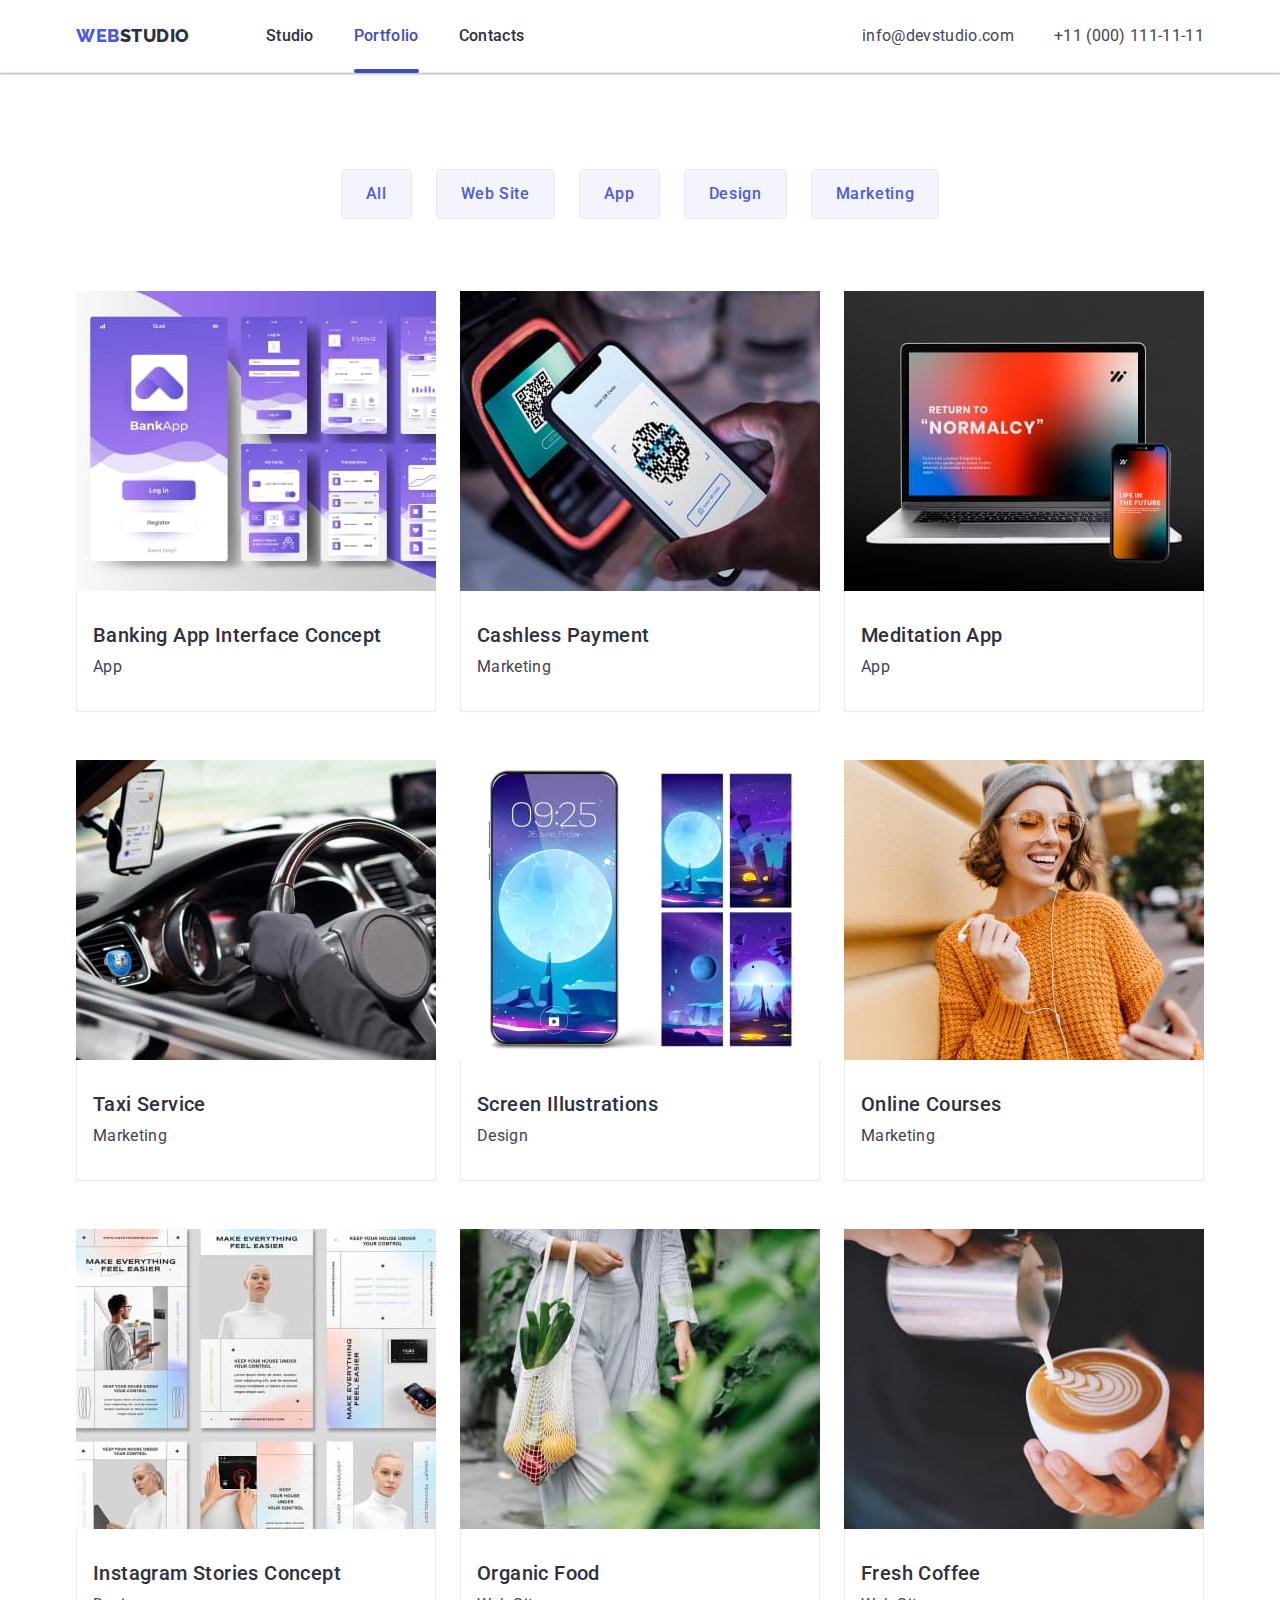
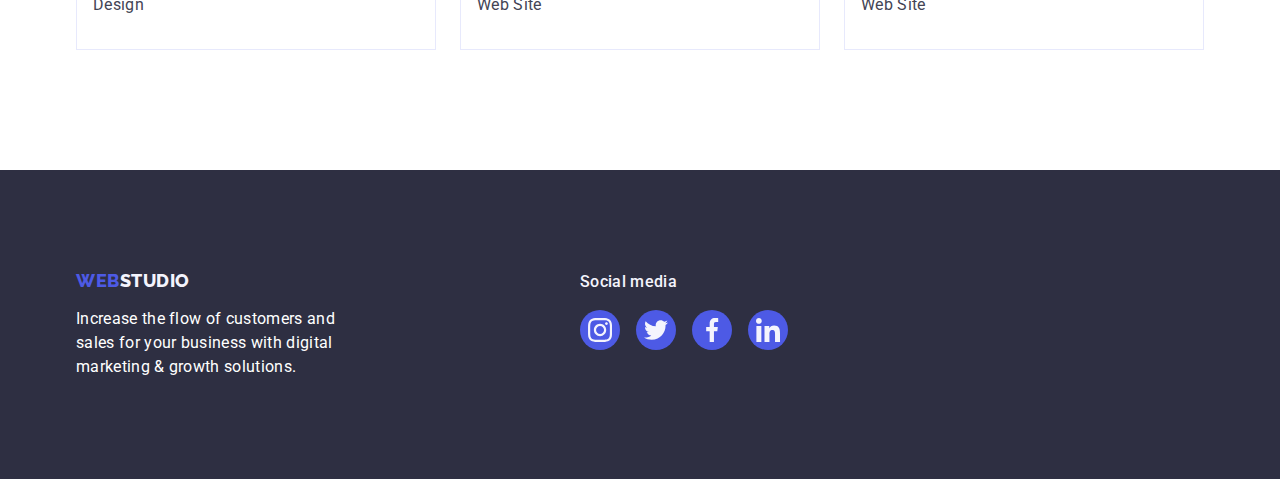
==== commit 5edc8715: "fix hw" ====
--- a/portfolio.html
+++ b/portfolio.html
@@ -58,19 +58,19 @@
         <div class="container">
           <h1 class="visually-hidden">Portfolio</h1>
           <ul class="filter list">
-            <li>
+            <li class="filter-item">
               <button type="button" class="portfolio-btn btn">All</button>
             </li>
-            <li>
+            <li class="filter-item">
               <button type="button" class="portfolio-btn btn">Web Site</button>
             </li>
-            <li>
+            <li class="filter-item">
               <button type="button" class="portfolio-btn btn">App</button>
             </li>
-            <li>
+            <li class="filter-item">
               <button type="button" class="portfolio-btn btn">Design</button>
             </li>
-            <li>
+            <li class="filter-item">
               <button type="button" class="portfolio-btn btn">Marketing</button>
             </li>
           </ul>
@@ -278,7 +278,7 @@
     </main>
     <footer class="footer">
       <div class="footer-container container">
-        <div>
+        <div class="footer-wrap">
           <a href="./index.html" class="footer-logo logo link"
             >Web<span class="footer-span">Studio</span></a
           >
@@ -290,8 +290,8 @@
         <div>
           <p class="social-text">Social media</p>
           <ul class="footer-social-list list">
-            <li>
-              <a class="social-link link" href="">
+            <li class="footer-social-item">
+              <a class="footer-social-link link" href="">
                 <svg
                   class="social-icon"
                   width="24"
@@ -302,8 +302,8 @@
                 </svg>
               </a>
             </li>
-            <li>
-              <a class="social-link link" href="">
+            <li class="footer-social-item">
+              <a class="footer-social-link link" href="">
                 <svg
                   class="social-icon"
                   width="24"
@@ -314,8 +314,8 @@
                 </svg>
               </a>
             </li>
-            <li>
-              <a class="social-link link" href="">
+            <li class="footer-social-item">
+              <a class="footer-social-link link" href="">
                 <svg
                   class="social-icon"
                   width="24"
@@ -326,8 +326,8 @@
                 </svg>
               </a>
             </li>
-            <li>
-              <a class="social-link link" href="">
+            <li class="footer-social-item">
+              <a class="footer-social-link" href="">
                 <svg
                   class="social-icon"
                   width="24"
--- a/css/styles.css
+++ b/css/styles.css
@@ -7,6 +7,7 @@
     --slate: #434455;
     --cloud: #F4F4FD;
     --cornflower:#E7E9FC;
+    --light-slate: #8E8F99;
 }
 
 h1,
@@ -95,6 +96,7 @@
 
 .heder {
     border-bottom: 1px solid var(--cornflower);
+    box-shadow: 0px 1px 6px 0px rgba(46, 47, 66, 0.08), 0px 1px 1px 0px rgba(46, 47, 66, 0.16), 0px 2px 1px 0px rgba(46, 47, 66, 0.08);
 }
 
 .heder-container {
@@ -199,6 +201,7 @@
     background-size: cover;
     background-position: center;
     max-width: 1440px;
+    background-repeat: no-repeat;
 }
 
 
@@ -262,10 +265,14 @@
 }
 
 .wrap-icon {
+    display: flex;
+    align-items: center;
+    justify-content: center;
     width: 100%;
     margin-bottom: 8px;
     padding-top: 24px;
     padding-bottom: 24px;
+    border-radius: 4px;
     background-color: var(--cloud);
 }
 
@@ -310,11 +317,14 @@
 
 .team-item {
     border-radius: 0px 0px 4px 4px;
+    box-shadow: 0px 1px 6px rgba(46, 47, 66, 0.08),
+        0px 1px 1px rgba(46, 47, 66, 0.16),
+        0px 2px 1px rgba(46, 47, 66, 0.08);
     background-color: var(--white);
 }
 
 .wrap {
-    padding: 32px 16px;
+    padding: 32px 0;
     text-align: center;
 }
 
@@ -324,6 +334,7 @@
 
 .social-list {
     display: flex;
+    justify-content: center;
     gap: 24px;
 }
 
@@ -335,6 +346,7 @@
 height: 40px;
 border-radius: 50%;
 background-color: var(--iris);
+fill: var(--cloud);
 
 transition: background-color cubic-bezier(0.4, 0, 0.2, 1) 250ms;
 }
@@ -362,18 +374,25 @@
     justify-content: center;
     align-items: center;
     border-radius: 4px;
-    border: 1px solid #8E8F99;
-    fill: #8E8F99;
-
-    transition: border cubic-bezier(0.4, 0, 0.2, 1) 250ms,
-                fill cubic-bezier(0.4, 0, 0.2, 1) 250ms ;
+    border: 1px solid var(--light-slate);
+    fill: var(--light-slate);
+
+    transition: border-color 250ms cubic-bezier(0.4, 0, 0.2, 1),
+        color 250ms cubic-bezier(0.4, 0, 0.2, 1);
 }
 
 .customers-link:hover,
 .customers-link:focus {
-    border: 1px solid var(--ocean);
-    fill: var(--ocean);
-}
+    border: 1px solid #404bbf;
+    fill: #404bbf;
+   
+}
+
+.customers-icon {
+    fill: currentColor;
+}
+
+
 
 
 /* ============== Customers ==================== */
@@ -386,11 +405,16 @@
 
 .footer-container {
     display: flex;
+    align-items: baseline;
     gap: 120px;
     padding-top: 100px;
     padding-bottom: 100px;
 }
 
+.footer-wrap {
+    margin-right: 120px;
+}
+
 .footer-logo {
     display: inline-block;
     margin-bottom: 16px;
@@ -402,7 +426,7 @@
 
 .footer-text{  
     width: 264px;
-    color: var(--cloud);
+    color: #FFFFFF;
 }
 
 .social-text {
@@ -419,6 +443,19 @@
 .footer-social-list .social-link:hover,
 .footer-social-list .social-link:focus {
     background-color: #31D0AA;
+}
+
+.footer-social-link {
+    display: flex;
+    align-items: center;
+    justify-content: center;
+    width: 40px;
+    height: 40px;
+    border-radius: 50%;
+    background-color: var(--iris);
+    fill: #f4f4fd;
+
+    transition: background-color cubic-bezier(0.4, 0, 0.2, 1) 250ms;
 }
 /* ============== Footer STYLES ============== */
 
@@ -458,35 +495,48 @@
     left: 50%;
     transform: translate(-50%, -50%);
     width: 408px;
-    height: 584px;
+    min-height: 584px;
     border-radius: 4px;
     background: #FCFCFC;
     box-shadow: 0px 2px 1px 0px rgba(0, 0, 0, 0.20), 0px 1px 3px 0px rgba(0, 0, 0, 0.12), 0px 1px 1px 0px rgba(0, 0, 0, 0.14);
+
+    transition: transform 250ms cubic-bezier(0.4, 0, 0.2, 1);
 }
 
 
 
 .modal-close-btn {
+    display: flex;
+    align-items: center;
+    justify-content: center;
     position: absolute;
     top: 24px;
     right: 24px;
     width: 24px;
     height: 24px;
+    padding: 0;
     background-color: var(--cornflower);
     border-radius: 50%;
     border: 1px solid rgba(0, 0, 0, 0.10);
     fill: var(--navy-blue);
 
-    transition: background-color cubic-bezier(0.4, 0, 0.2, 1) 250ms,
-            fill cubic-bezier(0.4, 0, 0.2, 1) 250ms,
-            border cubic-bezier(0.4, 0, 0.2, 1) 250ms,;
-}
-
+    transition: background-color 250ms cubic-bezier(0.4, 0, 0.2, 1),
+        border 250ms cubic-bezier(0.4, 0, 0.2, 1);
+}
+
+
+.modal-close-btn:hover,
+.modal-close-btn:focus,
 .modal-close-btn:active {
     fill: var(--white);
     background-color: var(--ocean);
-    border: transparent;
-}
+    border: none;
+}
+
+.close-btn-icon {
+    transition: fill 250ms cubic-bezier(0.4, 0, 0.2, 1);
+}
+
 
 /* ===============MODAL============== */
 
@@ -504,7 +554,14 @@
     margin-bottom: 72px;
 }
 
-.portfolio-btn{
+.filter-item {
+    transition: color 250ms cubic-bezier(0.4, 0, 0.2, 1),
+        background-color 250ms cubic-bezier(0.4, 0, 0.2, 1),
+        border-color 250ms cubic-bezier(0.4, 0, 0.2, 1),
+        box-shadow 250ms cubic-bezier(0.4, 0, 0.2, 1);
+}
+
+.portfolio-btn {
     display: block;
     padding: 12px 24px;
     border: 1px solid var(--cornflower);
@@ -524,6 +581,7 @@
     border: 1px solid transparent;
     background-color: var(--ocean);
     color: var(--white);
+    box-shadow: 0px 3px 1px rgba(0, 0, 0, 0.1), 0px 2px 1px rgba(0, 0, 0, 0.08), 0px 2px 2px rgba(0, 0, 0, 0.12);
 }
 
 .portfolio-list {
@@ -531,6 +589,21 @@
     flex-wrap: wrap;
     row-gap: 48px;
     column-gap: 24px;
+}
+
+.portfolio-item {
+    transition: box-shadow 250ms cubic-bezier(0.4, 0, 0.2, 1);
+}
+
+
+.portfolio-link {
+    display: block;
+}
+
+.portfolio-link:hover .overlay,
+.portfolio-link:focus .overlay {
+    transform: translateY(0);
+    box-shadow: 0px 1px 6px rgba(46, 47, 66, 0.08), 0px 1px 1px rgba(46, 47, 66, 0.16), 0px 2px 1px rgba(46, 47, 66, 0.08);
 }
 
 .wrap-overlay {
@@ -554,16 +627,13 @@
 
 }
 
-.portfolio-link:hover .overlay,
-.portfolio-link:focus .overlay {
-    transform: translateY(0);
-}
+
 
 .portfolio-wrap {
     border: 1px solid #e7e9fc;
     border-top: none;
     padding: 32px 16px;
-    box-shadow: none;
+    
 
     transition: border cubic-bezier(0.4, 0, 0.2, 1) 250ms,
             background-color cubic-bezier(0.4, 0, 0.2, 1) 250ms,
@@ -574,7 +644,7 @@
 .portfolio-link:focus .portfolio-wrap {
     border: 1px solid var(--cloud);
     background-color: var(--white);
-    box-shadow: 0px 2px 1px 0px rgba(46, 47, 66, 0.08), 0px 1px 1px 0px rgba(46, 47, 66, 0.16), 0px 1px 6px 0px rgba(46, 47, 66, 0.08);
+    
 }
 
 
